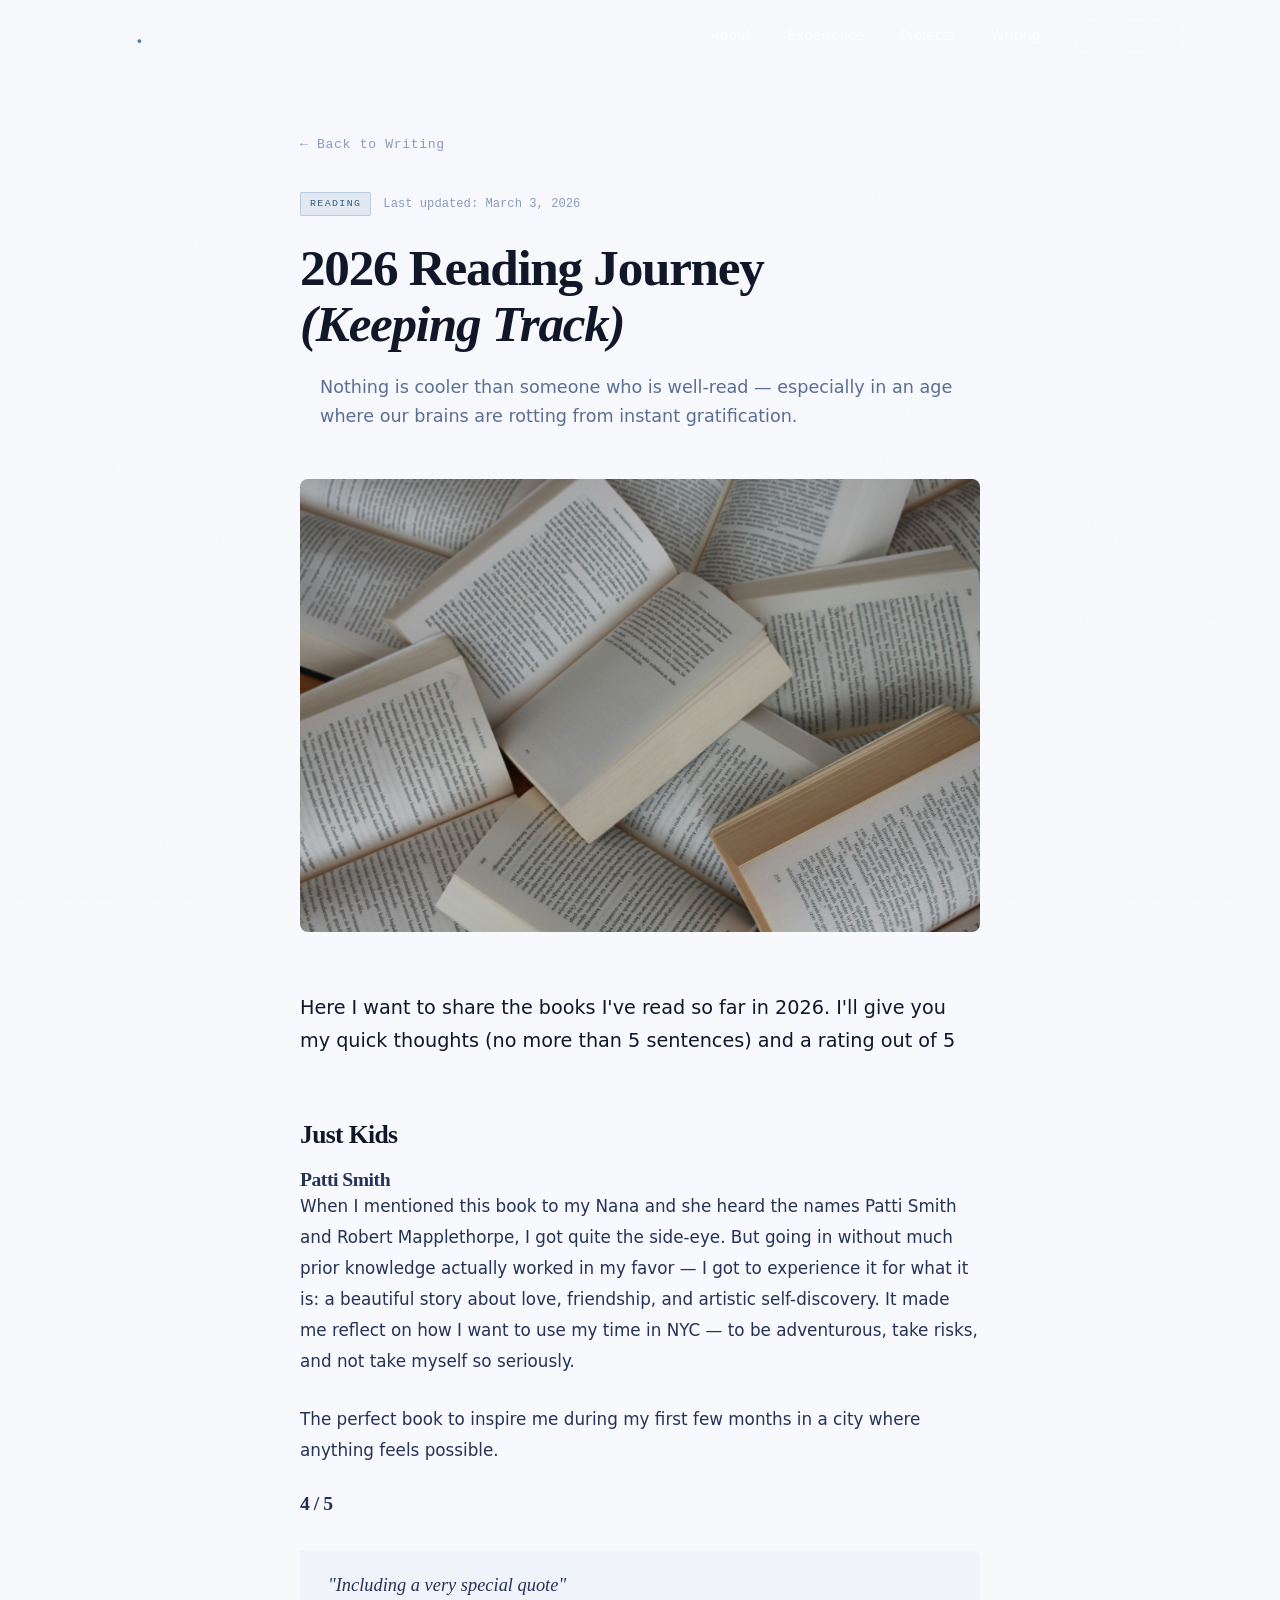
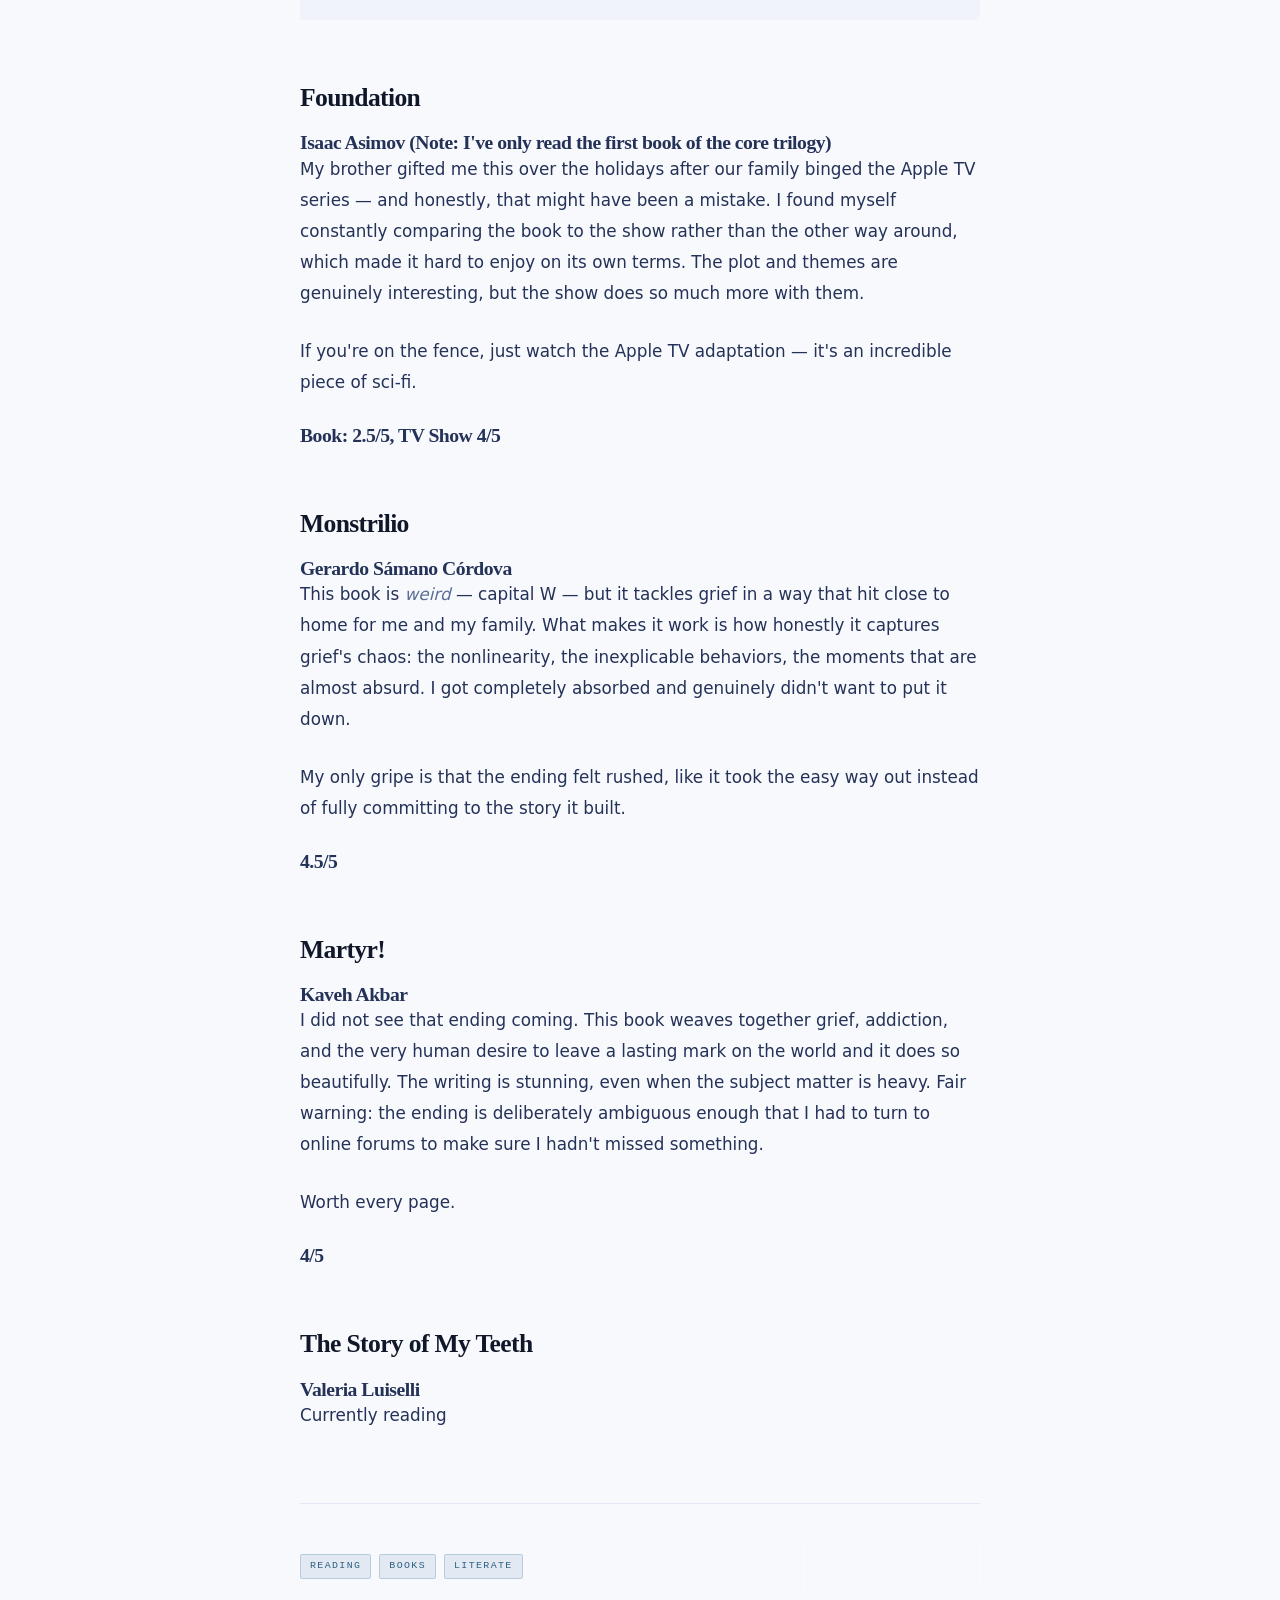
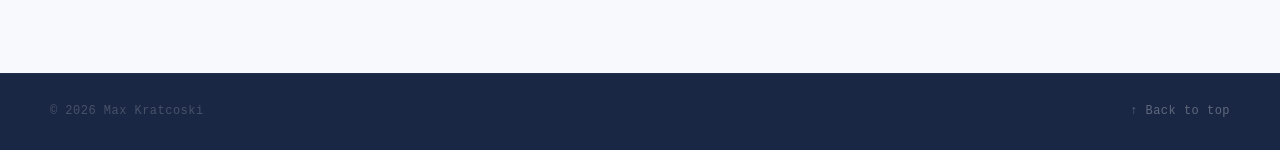
==== posts/2026 Readings.html @ 3757613f "Add files via upload Initial Commit" ====
<!DOCTYPE html>
<html lang="en">
<head>
  <meta charset="UTF-8" />
  <meta name="viewport" content="width=device-width, initial-scale=1.0" />
  <title>Post Title — Your Name</title>
  <link rel="stylesheet" href="../css/fonts.css" />
  <link rel="stylesheet" href="../css/style.css" />
  <link rel="stylesheet" href="../css/post.css" />
</head>
<body class="post-body">

  <!-- Nav -->
  <nav id="nav">
    <div class="nav-inner">
      <a href="../index.html" class="nav-logo">MK<span class="dot">.</span></a>
      <ul class="nav-links">
        <li><a href="../index.html#about">About</a></li>
        <li><a href="../index.html#experience">Experience</a></li>
        <li><a href="../index.html#tech-projects">Projects</a></li>
        <li><a href="../index.html#blog">Writing</a></li>
        <li><a href="../index.html#contact" class="nav-cta">Say Hello</a></li>
      </ul>
      <button class="nav-hamburger" id="hamburger" aria-label="Menu">
        <span></span><span></span><span></span>
      </button>
    </div>
  </nav>

  <main class="post-main">

    <!-- Post Header -->
    <header class="post-header">
      <a href="../index.html#blog" class="post-back">← Back to Writing</a>
      <div class="post-meta-top">
        <span class="blog-tag">Reading</span>
        <span class="blog-date">Last updated: March 3, 2026</span>
      </div>
      <h1 class="post-title">2026 Reading Journey<br /><em>(Keeping Track)</em></h1>
      <p class="post-subtitle">Nothing is cooler than someone who is well-read — especially in an age where our brains are rotting from instant gratification.</p>
    </header>

    <!-- Post Cover -->
      <div class="post-cover">
        <img src="../assets/images/books.jpg" alt="Post cover photo" />
      </div>

    <!-- Post Body -->
    <article class="post-content">

      <p class="post-lead">Here I want to share the books I've read so far in 2026. I'll give you my quick thoughts (no more than 5 sentences) and a rating out of 5</p>

      <h2>Just Kids</h2>

      <h3>Patti Smith</h3>

      <p>When I mentioned this book to my Nana and she heard the names Patti Smith and Robert Mapplethorpe, I got quite the side-eye. But going in without much prior knowledge actually worked in my favor — I got to experience it for what it is: a beautiful story about love, friendship, and artistic self-discovery. It made me reflect on how I want to use my time in NYC — to be adventurous, take risks, and not take myself so seriously. </p>
      <p>The perfect book to inspire me during my first few months in a city where anything feels possible.</p>
      <h3>4 / 5</h3>

      <blockquote>
        "Including a very special quote"
      </blockquote>

      <h2>Foundation</h2>
      <h3>Isaac Asimov (Note: I've only read the first book of the core trilogy)</h3>

      <p>My brother gifted me this over the holidays after our family binged the Apple TV series — and honestly, that might have been a mistake. I found myself constantly comparing the book to the show rather than the other way around, which made it hard to enjoy on its own terms. The plot and themes are genuinely interesting, but the show does so much more with them. </p>
      <p>If you're on the fence, just watch the Apple TV adaptation — it's an incredible piece of sci-fi.</p>

      <h3>Book: 2.5/5, TV Show 4/5</h3>

      <h2>Monstrilio</h2>
      <h3>Gerardo Sámano Córdova</h3>

      <p>This book is <em>weird</em> — capital W — but it tackles grief in a way that hit close to home for me and my family. What makes it work is how honestly it captures grief's chaos: the nonlinearity, the inexplicable behaviors, the moments that are almost absurd. I got completely absorbed and genuinely didn't want to put it down. </p>
      <p>My only gripe is that the ending felt rushed, like it took the easy way out instead of fully committing to the story it built.</p>

      <h3>4.5/5</h3>

      <h2>Martyr!</h2>
      <h3>Kaveh Akbar</h3>

      <p>I did not see that ending coming. This book weaves together grief, addiction, and the very human desire to leave a lasting mark on the world and it does so beautifully. The writing is stunning, even when the subject matter is heavy. Fair warning: the ending is deliberately ambiguous enough that I had to turn to online forums to make sure I hadn't missed something.</p>
      <p>Worth every page.</p>

      <h3>4/5</h3>

      <h2>The Story of My Teeth</h2>
      <h3>Valeria Luiselli</h3>

      <p>Currently reading</p>

      <p></p>

      <p></p>

    </article>

    <!-- Post Footer -->
    <div class="post-footer">
      <div class="post-tags-row">
        <span class="blog-tag">Reading</span>
        <span class="blog-tag">Books</span>
        <span class="blog-tag">Literate</span>
      </div>
      <a href="../index.html#blog" class="btn btn-ghost">← More Writing</a>
    </div>

  </main>

  <footer>
    <div class="footer-inner">
      <span>© 2026 Max Kratcoski</span>
      <a href="../index.html#hero">↑ Back to top</a>
    </div>
  </footer>

  <script src="../js/main.js"></script>
</body>
</html>
---- css/fonts.css ----
/* ═══════════════════════════════════════════════════════════════
   FONTS — Navy/modern palette edition
   
   Pairing: Fraunces (expressive serif) + DM Sans (clean geometric)
   + DM Mono (technical mono)
   
   Fraunces is a optical-size variable serif — modern, distinctive,
   used by brands like Notion and Linear. Much sharper than Playfair
   for a clean/modern direction.
   ═══════════════════════════════════════════════════════════════ */

@import url('https://fonts.bunny.net/css?family=fraunces:400,400i,600,700,700i&family=dm-sans:300,400,500&family=dm-mono:400,500&display=swap');

:root {
  --font-serif: 'Fraunces', 'Iowan Old Style', 'Palatino Linotype', Georgia, serif;
  --font-sans:  'DM Sans', 'Gill Sans', Calibri, Optima, 'Segoe UI', system-ui, sans-serif;
  --font-mono:  'DM Mono', 'Cascadia Code', 'Fira Code', 'Courier New', monospace;
}
---- css/style.css ----
/* ═══════════════════════════════════════════════════════════════
   VARIABLES & RESET
   ═══════════════════════════════════════════════════════════════ */
:root {
  --black:    #0f1729;
  --gray-900: #1a2744;
  --gray-800: #243258;
  --gray-700: #3d4f72;
  --gray-600: #5a6e96;
  --gray-400: #8a9bbf;
  --gray-300: #b0bcda;
  --gray-200: #d0d8ed;
  --gray-100: #e4e9f5;
  --gray-50:  #f0f3fa;
  --white:    #f8f9fd;
  --cream:    #eef1f9;

  --gold:        #4a7fa5;
  --gold-dark:   #2c5f82;
  --gold-light:  #7ab3d4;
  --gold-muted:  rgba(74, 127, 165, 0.12);
  --gold-border: rgba(74, 127, 165, 0.28);

  --font-serif: 'Playfair Display', 'Georgia', serif;
  --font-sans:  'DM Sans', system-ui, sans-serif;
  --font-mono:  'DM Mono', 'Courier New', monospace;

  --nav-h: 70px;
  --max-w: 1180px;
  --section-pad: 128px;
  --radius: 6px;
  --radius-lg: 14px;
  --transition: 0.35s cubic-bezier(0.4, 0, 0.2, 1);
  --shadow-sm: 0 2px 12px rgba(15,23,41,0.07);
  --shadow-md: 0 8px 32px rgba(15,23,41,0.12);
  --shadow-lg: 0 20px 64px rgba(15,23,41,0.16);
  --shadow-xl: 0 32px 80px rgba(15,23,41,0.22);
}

*, *::before, *::after { box-sizing: border-box; margin: 0; padding: 0; }
html { scroll-behavior: smooth; font-size: 16px; }
body {
  font-family: var(--font-sans);
  background: var(--white);
  color: var(--black);
  line-height: 1.65;
  overflow-x: hidden;
}
img { max-width: 100%; display: block; }
a { text-decoration: none; color: inherit; }
ul { list-style: none; }

/* ── Grain texture overlay ───────────────────────────────────── */
body::before {
  content: '';
  position: fixed;
  inset: 0;
  background-image: url("data:image/svg+xml,%3Csvg viewBox='0 0 256 256' xmlns='http://www.w3.org/2000/svg'%3E%3Cfilter id='noise'%3E%3CfeTurbulence type='fractalNoise' baseFrequency='0.9' numOctaves='4' stitchTiles='stitch'/%3E%3C/filter%3E%3Crect width='100%25' height='100%25' filter='url(%23noise)' opacity='0.04'/%3E%3C/svg%3E");
  pointer-events: none;
  z-index: 9999;
  opacity: 0.55;
  mix-blend-mode: multiply;
}

/* ═══════════════════════════════════════════════════════════════
   TYPOGRAPHY
   ═══════════════════════════════════════════════════════════════ */
h1, h2, h3, h4 {
  font-family: var(--font-serif);
  line-height: 1.08;
  letter-spacing: -0.025em;
}
em { font-style: italic; }

/* ═══════════════════════════════════════════════════════════════
   LAYOUT UTILITIES
   ═══════════════════════════════════════════════════════════════ */
.section-inner {
  max-width: var(--max-w);
  margin: 0 auto;
  padding: var(--section-pad) 48px;
}

.section-label {
  font-family: var(--font-mono);
  font-size: 0.68rem;
  letter-spacing: 0.22em;
  text-transform: uppercase;
  color: var(--gold);
  margin-bottom: 20px;
  display: flex;
  align-items: center;
  gap: 12px;
}
.section-label::after {
  content: '';
  display: block;
  width: 40px;
  height: 1px;
  background: var(--gold-border);
}

.section-title {
  font-size: clamp(2.6rem, 5.5vw, 4.2rem);
  margin-bottom: 64px;
  font-weight: 700;
  color: var(--black);
}
.section-title em { color: var(--gold-dark); font-style: italic; }

/* ═══════════════════════════════════════════════════════════════
   BUTTONS
   ═══════════════════════════════════════════════════════════════ */
.btn {
  display: inline-flex;
  align-items: center;
  gap: 8px;
  padding: 14px 30px;
  border-radius: 3px;
  font-family: var(--font-sans);
  font-size: 0.88rem;
  font-weight: 500;
  letter-spacing: 0.04em;
  transition: var(--transition);
  cursor: pointer;
  position: relative;
  overflow: hidden;
}
.btn::after {
  content: '';
  position: absolute;
  inset: 0;
  opacity: 0;
  transition: opacity 0.25s;
  background: rgba(255,255,255,0.08);
}
.btn:hover::after { opacity: 1; }
.btn-primary {
  background: var(--black);
  color: var(--white);
  border: 1.5px solid var(--black);
  box-shadow: var(--shadow-sm);
}
.btn-primary:hover { transform: translateY(-2px); box-shadow: var(--shadow-md); }
.btn-ghost {
  background: transparent;
  color: var(--white);
  border: 1.5px solid rgba(255,255,255,0.35);
}
.btn-ghost:hover {
  border-color: rgba(255,255,255,0.8);
  transform: translateY(-2px);
}

/* ═══════════════════════════════════════════════════════════════
   NAV
   ═══════════════════════════════════════════════════════════════ */
#nav {
  position: fixed;
  top: 0; left: 0; right: 0;
  height: var(--nav-h);
  z-index: 100;
  transition: background 0.4s, box-shadow 0.4s, border-color 0.4s;
  background: transparent;
}
#nav.scrolled {
  background: rgba(250, 250, 245, 0.94);
  backdrop-filter: blur(18px) saturate(1.4);
  box-shadow: 0 1px 0 var(--gray-100), var(--shadow-sm);
}
.nav-inner {
  max-width: var(--max-w);
  margin: 0 auto;
  padding: 0 48px;
  height: 100%;
  display: flex;
  align-items: center;
  justify-content: space-between;
}
.nav-logo {
  font-family: var(--font-serif);
  font-size: 1.45rem;
  font-weight: 700;
  letter-spacing: -0.03em;
  color: var(--white);
  transition: color 0.4s;
}
#nav.scrolled .nav-logo { color: var(--black); }
.nav-logo .dot { color: var(--gold); }
.nav-links {
  display: flex;
  align-items: center;
  gap: 36px;
}
.nav-links a {
  font-size: 0.85rem;
  color: rgba(255,255,255,0.75);
  font-weight: 400;
  letter-spacing: 0.01em;
  transition: color var(--transition);
  position: relative;
}
.nav-links a::after {
  content: '';
  position: absolute;
  bottom: -3px; left: 0;
  width: 0; height: 1px;
  background: var(--gold);
  transition: width 0.3s ease;
}
.nav-links a:hover { color: var(--white); }
.nav-links a:hover::after { width: 100%; }
#nav.scrolled .nav-links a { color: var(--gray-600); }
#nav.scrolled .nav-links a:hover { color: var(--black); }
.nav-cta {
  background: rgba(255,255,255,0.12) !important;
  color: var(--white) !important;
  padding: 8px 20px;
  border-radius: 3px;
  border: 1px solid rgba(255,255,255,0.2) !important;
  backdrop-filter: blur(8px);
  font-size: 0.83rem !important;
}
.nav-cta:hover { background: rgba(255,255,255,0.22) !important; }
.nav-cta::after { display: none !important; }
#nav.scrolled .nav-cta {
  background: var(--black) !important;
  color: var(--white) !important;
  border-color: var(--black) !important;
}
.nav-hamburger {
  display: none;
  flex-direction: column;
  gap: 5px;
  background: none;
  border: none;
  cursor: pointer;
  padding: 4px;
}
.nav-hamburger span {
  display: block;
  width: 22px;
  height: 1.5px;
  background: var(--white);
  transition: var(--transition);
}
#nav.scrolled .nav-hamburger span { background: var(--black); }

/* ═══════════════════════════════════════════════════════════════
   HERO — Full-bleed dark with geometric accents
   ═══════════════════════════════════════════════════════════════ */
#hero {
  min-height: 100vh;
  display: flex;
  flex-direction: column;
  justify-content: center;
  position: relative;
  overflow: hidden;
  background: var(--black);
  color: var(--white);
}

/* Layered gradient mesh background */
#hero::before {
  content: '';
  position: absolute;
  inset: 0;
  background:
    radial-gradient(ellipse 80% 60% at 70% 40%, rgba(74,127,165,0.18) 0%, transparent 60%),
    radial-gradient(ellipse 50% 80% at -10% 80%, rgba(44,95,130,0.14) 0%, transparent 50%),
    radial-gradient(ellipse 60% 40% at 100% 10%, rgba(122,179,212,0.08) 0%, transparent 50%);
  pointer-events: none;
}

/* Decorative grid lines */
#hero::after {
  content: '';
  position: absolute;
  inset: 0;
  background-image:
    linear-gradient(rgba(255,255,255,0.025) 1px, transparent 1px),
    linear-gradient(90deg, rgba(255,255,255,0.025) 1px, transparent 1px);
  background-size: 80px 80px;
  pointer-events: none;
}

/* Large serif watermark */
.hero-bg-text {
  position: absolute;
  top: 50%;
  right: -4%;
  transform: translateY(-52%);
  font-family: var(--font-serif);
  font-size: clamp(140px, 22vw, 300px);
  font-weight: 700;
  color: transparent;
  -webkit-text-stroke: 1px rgba(255,255,255,0.04);
  letter-spacing: -0.06em;
  pointer-events: none;
  user-select: none;
  line-height: 1;
  z-index: 1;
}

/* Decorative corner bracket */
.hero-corner {
  position: absolute;
  top: 48px;
  right: 48px;
  width: 60px;
  height: 60px;
  border-top: 1px solid var(--gold-border);
  border-right: 1px solid var(--gold-border);
  z-index: 2;
}
.hero-corner-bl {
  position: absolute;
  bottom: 120px;
  left: 48px;
  width: 40px;
  height: 40px;
  border-bottom: 1px solid rgba(255,255,255,0.06);
  border-left: 1px solid rgba(255,255,255,0.06);
  z-index: 2;
}

.hero-inner {
  max-width: var(--max-w);
  margin: 0 auto;
  padding: calc(var(--nav-h) + 60px) 96px 60px;
  width: 100%;
  position: relative;
  z-index: 2;
  display: flex;
  align-items: center;
  justify-content: space-between;
  gap: 60px;
}

.hero-content {
  flex: 1;
}

.hero-photo {
  flex-shrink: 0;
  width: 380px;
  height: 480px;
  border-radius: 4px 120px 4px 120px;
  overflow: hidden;
  position: relative;
  border: 1px solid rgba(255,255,255,0.08);
  box-shadow: 0 32px 80px rgba(15,23,41,0.5);
}

.hero-photo img {
  width: 100%;
  height: 100%;
  object-fit: cover;
  object-position: center top;
  filter: saturate(0.9);
}

.hero-eyebrow {
  font-family: var(--font-mono);
  font-size: 0.72rem;
  letter-spacing: 0.24em;
  text-transform: uppercase;
  color: var(--gold);
  margin-bottom: 24px;
  display: flex;
  align-items: center;
  gap: 12px;
  animation: fadeUp 0.9s 0.1s both;
}
.hero-eyebrow::before {
  content: '';
  display: block;
  width: 28px;
  height: 1px;
  background: var(--gold);
}

.hero-name {
  font-size: clamp(4.5rem, 11vw, 9.5rem);
  font-weight: 700;
  line-height: 0.92;
  margin-bottom: 36px;
  color: var(--white);
  animation: fadeUp 0.9s 0.2s both;
}
.hero-name em {
  color: var(--gold-light);
  font-style: italic;
  display: block;
}

.hero-tagline {
  font-size: clamp(1rem, 2vw, 1.22rem);
  color: rgba(255,255,255,0.5);
  max-width: 460px;
  margin-bottom: 48px;
  line-height: 1.65;
  font-weight: 300;
  animation: fadeUp 0.9s 0.3s both;
}

.hero-divider {
  width: 1px;
  height: 48px;
  background: linear-gradient(to bottom, var(--gold), transparent);
  margin-bottom: 32px;
  animation: fadeUp 0.9s 0.35s both;
}

.hero-actions {
  display: flex;
  gap: 14px;
  flex-wrap: wrap;
  animation: fadeUp 0.9s 0.4s both;
}

.hero-scroll-hint {
  display: flex;
  align-items: center;
  gap: 14px;
  margin-top: 80px;
  font-family: var(--font-mono);
  font-size: 0.65rem;
  letter-spacing: 0.2em;
  text-transform: uppercase;
  color: rgba(255,255,255,0.25);
  animation: fadeUp 0.9s 0.7s both;
}
.scroll-line {
  width: 60px;
  height: 1px;
  background: rgba(255,255,255,0.12);
  position: relative;
  overflow: hidden;
}
.scroll-line::after {
  content: '';
  position: absolute;
  left: -100%;
  top: 0;
  width: 100%;
  height: 100%;
  background: var(--gold);
  animation: scrollLine 2.2s 2s ease infinite;
}
@keyframes scrollLine { 0%{left:-100%} 100%{left:200%} }

/* Hero stats bar */
.hero-stats {
  display: flex;
  gap: 0;
  border-top: 1px solid rgba(255,255,255,0.06);
  max-width: var(--max-w);
  margin: 0 auto;
  padding: 0 48px;
  position: relative;
  z-index: 2;
  animation: fadeUp 0.9s 0.55s both;
}
.stat {
  flex: 1;
  padding: 32px 0 36px;
  border-right: 1px solid rgba(255,255,255,0.06);
  padding-right: 48px;
  padding-left: 48px;
}
.stat:first-child { padding-left: 0; }
.stat:last-child { border-right: none; }
.stat-num {
  display: block;
  font-family: var(--font-serif);
  font-size: 2.6rem;
  font-weight: 700;
  line-height: 1;
  margin-bottom: 8px;
  color: var(--white);
}
.stat-label {
  font-size: 0.72rem;
  color: rgba(255,255,255,0.35);
  font-family: var(--font-mono);
  text-transform: uppercase;
  letter-spacing: 0.1em;
}

/* ── Hero animations ────────────────────────────────────────── */
@keyframes fadeUp {
  from { opacity: 0; transform: translateY(28px); }
  to   { opacity: 1; transform: translateY(0); }
}

/* ═══════════════════════════════════════════════════════════════
   ABOUT — Warm cream with card depth
   ═══════════════════════════════════════════════════════════════ */
#about {
  background: var(--cream);
  position: relative;
  overflow: hidden;
}
#about::before {
  content: '';
  position: absolute;
  top: -200px; right: -200px;
  width: 600px; height: 600px;
  border-radius: 50%;
  background: radial-gradient(circle, rgba(74,127,165,0.08) 0%, transparent 70%);
  pointer-events: none;
}

.about-grid {
  display: grid;
  grid-template-columns: 1fr 1fr;
  gap: 28px;
}
.about-card {
  background: var(--white);
  border: 1px solid var(--gray-100);
  border-radius: var(--radius-lg);
  padding: 48px;
  position: relative;
  overflow: hidden;
  transition: transform var(--transition), box-shadow var(--transition);
  box-shadow: var(--shadow-sm);
}
.about-card::before {
  content: '';
  position: absolute;
  top: 0; left: 0; right: 0;
  height: 3px;
  background: linear-gradient(90deg, var(--gold-dark), var(--gold-light), transparent);
  opacity: 0;
  transition: opacity var(--transition);
}
.about-card:hover { transform: translateY(-5px); box-shadow: var(--shadow-lg); }
.about-card:hover::before { opacity: 1; }

/* Large faded numeral in card bg */
.about-card::after {
  content: attr(data-num);
  position: absolute;
  bottom: -20px; right: 20px;
  font-family: var(--font-serif);
  font-size: 10rem;
  font-weight: 700;
  color: var(--gray-50);
  line-height: 1;
  pointer-events: none;
  user-select: none;
  transition: color var(--transition);
  z-index: 0;  
}

.about-card > * {
  position: relative;
  z-index: 1;
}

.about-card-header {
  display: flex;
  align-items: center;
  gap: 16px;
  margin-bottom: 28px;
}
.about-tag {
  font-family: var(--font-mono);
  font-size: 0.66rem;
  letter-spacing: 0.18em;
  text-transform: uppercase;
  color: var(--gold-dark);
  background: var(--gold-muted);
  border: 1px solid var(--gold-border);
  padding: 4px 12px;
  border-radius: 2px;
  white-space: nowrap;
}
.about-line { flex: 1; height: 1px; background: var(--gray-100); }

.about-card h2 {
  font-size: clamp(1.7rem, 2.8vw, 2.2rem);
  margin-bottom: 22px;
  color: var(--black);
  line-height: 1.15;
}
.about-card h2 em { color: var(--gold-dark); }
.about-card p {
  font-size: 0.94rem;
  color: var(--gray-600);
  line-height: 1.8;
  margin-bottom: 16px;
}
.about-card p:last-of-type { margin-bottom: 32px; }
.about-card p strong { color: var(--black); font-weight: 500; }

.skill-pills { display: flex; flex-wrap: wrap; gap: 8px; }
.skill-pills span {
  font-family: var(--font-mono);
  font-size: 0.72rem;
  background: var(--gray-50);
  border: 1px solid var(--gray-100);
  padding: 5px 13px;
  border-radius: 2px;
  color: var(--gray-700);
  transition: border-color 0.2s, background 0.2s;
}
.skill-pills span:hover {
  border-color: var(--gold-border);
  background: var(--gold-muted);
  color: var(--gold-dark);
}

.personal-tags { display: flex; flex-wrap: wrap; gap: 8px; }
.personal-tags span {
  font-size: 0.85rem;
  background: var(--cream);
  border: 1px solid var(--gray-100);
  padding: 7px 16px;
  border-radius: 40px;
  color: var(--gray-700);
  transition: border-color 0.2s;
}
.personal-tags span:hover { border-color: var(--gold-border); }

/* ═══════════════════════════════════════════════════════════════
   EXPERIENCE — White with strong timeline
   ═══════════════════════════════════════════════════════════════ */
#experience { background: var(--white); position: relative; }

/* Subtle dot grid */
#experience::before {
  content: '';
  position: absolute;
  inset: 0;
  background-image: radial-gradient(var(--gray-100) 1px, transparent 1px);
  background-size: 32px 32px;
  pointer-events: none;
  opacity: 0.6;
}

.exp-layout {
  display: grid;
  grid-template-columns: 1fr 340px;
  gap: 64px;
  align-items: start;
  position: relative;
  z-index: 1;
}

/* Timeline */
.timeline { position: relative; }
.timeline::before {
  content: '';
  position: absolute;
  left: 0; top: 8px; bottom: 0;
  width: 1px;
  background: linear-gradient(to bottom, var(--gold), var(--gray-100) 80%);
}
.timeline-item {
  position: relative;
  padding-left: 40px;
  margin-bottom: 60px;
  opacity: 0;
  transform: translateX(-16px);
  transition: opacity 0.65s ease, transform 0.65s ease;
}
.timeline-item.visible { opacity: 1; transform: translateX(0); }

.timeline-marker {
  position: absolute;
  left: -6px; top: 6px;
  width: 13px; height: 13px;
  background: var(--white);
  border: 2px solid var(--gold);
  border-radius: 50%;
  box-shadow: 0 0 0 4px var(--gold-muted);
}

.timeline-meta {
  display: flex;
  align-items: center;
  gap: 14px;
  margin-bottom: 10px;
}
.timeline-date {
  font-family: var(--font-mono);
  font-size: 0.68rem;
  letter-spacing: 0.1em;
  color: var(--gold-dark);
  background: var(--gold-muted);
  border: 1px solid var(--gold-border);
  padding: 2px 10px;
  border-radius: 2px;
}
.timeline-company {
  font-size: 0.82rem;
  color: var(--gray-400);
  font-weight: 400;
}
.timeline-role {
  font-size: 1.42rem;
  font-weight: 600;
  margin-bottom: 16px;
  color: var(--black);
}
.timeline-bullets { margin-bottom: 18px; }
.timeline-bullets li {
  font-size: 0.91rem;
  color: var(--gray-600);
  line-height: 1.75;
  padding-left: 18px;
  position: relative;
  margin-bottom: 7px;
}
.timeline-bullets li::before {
  content: '–';
  position: absolute;
  left: 0;
  color: var(--gold);
}
.timeline-bullets li strong { color: var(--black); font-weight: 500; }
.timeline-tags { display: flex; flex-wrap: wrap; gap: 6px; }
.timeline-tags span {
  font-family: var(--font-mono);
  font-size: 0.68rem;
  color: var(--gray-400);
  background: var(--gray-50);
  border: 1px solid var(--gray-100);
  padding: 2px 10px;
  border-radius: 2px;
}

/* Sidebar */
.exp-sidebar {
  display: flex;
  flex-direction: column;
  gap: 20px;
  position: sticky;
  top: calc(var(--nav-h) + 28px);
}
.edu-card, .skills-card {
  background: var(--cream);
  border: 1px solid var(--gray-100);
  border-radius: var(--radius-lg);
  padding: 28px 30px;
  box-shadow: var(--shadow-sm);
}
.edu-item {
  margin-top: 18px;
  padding-top: 16px;
  border-top: 1px solid var(--gray-100);
}
.edu-item:first-of-type { margin-top: 14px; }
.edu-item strong {
  display: block;
  font-size: 0.88rem;
  font-weight: 500;
  margin-bottom: 3px;
  color: var(--black);
}
.edu-item span {
  font-size: 0.78rem;
  color: var(--gray-400);
  font-family: var(--font-mono);
}
.edu-honors {
  display: block;
  margin-top: 5px;
  font-size: 0.72rem;
  color: var(--gold-dark);
  font-family: var(--font-mono);
  letter-spacing: 0.03em;
}

.skill-row { margin-top: 15px; }
.skill-row:first-of-type { margin-top: 14px; }
.skill-name {
  display: block;
  font-size: 0.8rem;
  color: var(--gray-600);
  margin-bottom: 7px;
}
.skill-bar {
  height: 3px;
  background: var(--gray-100);
  border-radius: 2px;
  overflow: hidden;
}
.skill-fill {
  height: 100%;
  width: 0%;
  background: linear-gradient(90deg, var(--gold-dark), var(--gold-light));
  border-radius: 2px;
  transition: width 1.3s cubic-bezier(0.4, 0, 0.2, 1);
}
.skill-fill.animate { width: var(--w); }

.resume-download {
  display: flex;
  align-items: center;
  justify-content: center;
  gap: 10px;
  padding: 15px;
  background: var(--black);
  color: var(--white);
  border-radius: var(--radius);
  font-size: 0.86rem;
  font-weight: 500;
  letter-spacing: 0.03em;
  transition: background var(--transition), transform var(--transition), box-shadow var(--transition);
  box-shadow: var(--shadow-sm);
}
.resume-download:hover {
  background: var(--gray-800);
  transform: translateY(-2px);
  box-shadow: var(--shadow-md);
}

/* ═══════════════════════════════════════════════════════════════
   TECH PROJECTS — Cream background
   ═══════════════════════════════════════════════════════════════ */
#tech-projects {
  background: var(--cream);
  position: relative;
  overflow: hidden;
}
#tech-projects::after {
  content: '';
  position: absolute;
  bottom: -100px; right: -100px;
  width: 500px; height: 500px;
  border-radius: 50%;
  background: radial-gradient(circle, rgba(74,127,165,0.09) 0%, transparent 65%);
  pointer-events: none;
}

.projects-grid {
  display: grid;
  grid-template-columns: repeat(2, 1fr);
  gap: 22px;
  position: relative;
  z-index: 1;
}
.project-card {
  background: var(--white);
  border: 1px solid var(--gray-100);
  border-radius: var(--radius-lg);
  overflow: hidden;
  transition: transform var(--transition), box-shadow var(--transition);
  opacity: 0;
  transform: translateY(24px);
  box-shadow: var(--shadow-sm);
}
.project-card.visible { opacity: 1; transform: translateY(0); }
.project-card:hover { transform: translateY(-6px); box-shadow: var(--shadow-xl); }

/* Featured card — dark */
.project-card.featured {
  grid-column: span 2;
  background: var(--gray-900);
  border-color: var(--gray-800);
  position: relative;
  overflow: hidden;
}
.project-card.featured::before {
  content: '';
  position: absolute;
  inset: 0;
  background:
    radial-gradient(ellipse 60% 80% at 90% 50%, rgba(74,127,165,0.12) 0%, transparent 60%),
    linear-gradient(135deg, rgba(255,255,255,0.01) 0%, transparent 50%);
  pointer-events: none;
}
.project-card.featured .project-card-inner { position: relative; z-index: 1; }
.project-card.featured h3 { color: var(--white); }
.project-card.featured p { color: rgba(255,255,255,0.45); }
.project-card.featured .project-number { color: rgba(255,255,255,0.06); }
.project-card.featured .project-category { color: var(--gold-light); }
.project-card.featured .project-links a { color: rgba(255,255,255,0.3); }
.project-card.featured .project-links a:hover { color: var(--gold-light); }
.project-card.featured .project-tech span {
  border-color: rgba(255,255,255,0.1);
  color: rgba(255,255,255,0.45);
  background: rgba(255,255,255,0.04);
}

.project-card-inner { padding: 38px; }
.project-number {
  font-family: var(--font-serif);
  font-size: 4.5rem;
  font-weight: 700;
  color: var(--gray-100);
  line-height: 1;
  margin-bottom: 18px;
}
.project-top {
  display: flex;
  align-items: center;
  justify-content: space-between;
  margin-bottom: 14px;
}
.project-category {
  font-family: var(--font-mono);
  font-size: 0.66rem;
  letter-spacing: 0.14em;
  text-transform: uppercase;
  color: var(--gold-dark);
}
.project-links { display: flex; gap: 14px; }
.project-links a {
  color: var(--gray-300);
  transition: color var(--transition), transform var(--transition);
}
.project-links a:hover { color: var(--black); transform: scale(1.15); }
.project-card h3 {
  font-size: 1.3rem;
  font-weight: 600;
  margin-bottom: 13px;
  line-height: 1.2;
  color: var(--black);
}
.project-card p {
  font-size: 0.9rem;
  color: var(--gray-600);
  line-height: 1.75;
  margin-bottom: 22px;
}
.project-tech { display: flex; flex-wrap: wrap; gap: 6px; }
.project-tech span {
  font-family: var(--font-mono);
  font-size: 0.68rem;
  padding: 3px 10px;
  border: 1px solid var(--gray-200);
  border-radius: 2px;
  color: var(--gray-600);
  background: var(--gray-50);
}

/* ═══════════════════════════════════════════════════════════════
   BLOG — White, editorial
   ═══════════════════════════════════════════════════════════════ */
#blog {
  background: var(--white);
  position: relative;
}
#blog::before {
  content: '"';
  position: absolute;
  top: 60px; right: 40px;
  font-family: var(--font-serif);
  font-size: 22rem;
  color: var(--gray-50);
  line-height: 1;
  pointer-events: none;
  user-select: none;
}

.section-subtitle {
  font-size: 0.98rem;
  color: var(--gray-400);
  margin-top: -48px;
  margin-bottom: 60px;
  max-width: 480px;
  line-height: 1.7;
}

.blog-grid {
  display: grid;
  grid-template-columns: repeat(3, 1fr);
  gap: 22px;
  position: relative;
  z-index: 1;
}
.blog-card {
  background: var(--white);
  border: 1px solid var(--gray-100);
  border-radius: var(--radius-lg);
  overflow: hidden;
  display: flex;
  flex-direction: column;
  transition: transform var(--transition), box-shadow var(--transition);
  cursor: pointer;
  opacity: 0;
  transform: translateY(20px);
  box-shadow: var(--shadow-sm);
}
.blog-card.visible { opacity: 1; transform: translateY(0); }
.blog-card:hover { transform: translateY(-5px); box-shadow: var(--shadow-lg); }
.blog-card:hover .read-more { color: var(--black); letter-spacing: 0.06em; }

.blog-card.featured-post {
  grid-column: span 3;
  flex-direction: row;
}
.blog-card.featured-post .blog-card-image {
  flex-shrink: 0;
  width: 400px;
}
.blog-card.featured-post .blog-card-body { padding: 48px; }
.blog-card.featured-post h3 { font-size: 1.55rem; }

.blog-card-image {
  height: 240px;
  display: flex;
  align-items: center;
  justify-content: center;
  background: var(--gray-900);
  position: relative;
  overflow: hidden;
}
.blog-card-image img {
  width: 100%;
  height: 100%;
  object-fit: cover;
  object-position: center;
}
.blog-card-image::after {
  content: '';
  position: absolute;
  inset: 0;
  background: radial-gradient(circle at 30% 70%, rgba(74,127,165,0.20) 0%, transparent 60%);
}
.blog-image-placeholder {
  font-size: 3rem;
  color: rgba(255,255,255,0.12);
  position: relative;
  z-index: 1;
}

.blog-card-body {
  padding: 30px;
  display: flex;
  flex-direction: column;
  gap: 10px;
  flex: 1;
}
.blog-meta { display: flex; align-items: center; gap: 12px; }
.blog-tag {
  font-family: var(--font-mono);
  font-size: 0.62rem;
  letter-spacing: 0.14em;
  text-transform: uppercase;
  color: var(--gold-dark);
  background: var(--gold-muted);
  border: 1px solid var(--gold-border);
  padding: 3px 9px;
  border-radius: 2px;
}
.blog-date {
  font-size: 0.76rem;
  color: var(--gray-400);
  font-family: var(--font-mono);
}
.blog-card h3 {
  font-size: 1.08rem;
  font-weight: 600;
  line-height: 1.3;
  color: var(--black);
}
.blog-card p {
  font-size: 0.87rem;
  color: var(--gray-600);
  line-height: 1.75;
  flex: 1;
}
.read-more {
  font-size: 0.8rem;
  font-weight: 500;
  color: var(--gray-300);
  letter-spacing: 0.04em;
  transition: color var(--transition), letter-spacing var(--transition);
  margin-top: 6px;
}

/* ═══════════════════════════════════════════════════════════════
   CONTACT — Full dark, dramatic
   ═══════════════════════════════════════════════════════════════ */
#contact {
  background: var(--black);
  color: var(--white);
  position: relative;
  overflow: hidden;
}
#contact::before {
  content: '';
  position: absolute;
  inset: 0;
  background:
    radial-gradient(ellipse 70% 60% at 50% 100%, rgba(74,127,165,0.12) 0%, transparent 60%),
    linear-gradient(to bottom, transparent 0%, rgba(74,127,165,0.04) 100%);
  pointer-events: none;
}
#contact::after {
  content: '';
  position: absolute;
  inset: 0;
  background-image:
    linear-gradient(rgba(255,255,255,0.015) 1px, transparent 1px),
    linear-gradient(90deg, rgba(255,255,255,0.015) 1px, transparent 1px);
  background-size: 60px 60px;
  pointer-events: none;
}
#contact .section-label { color: var(--gold); }
#contact .section-label::after { background: var(--gold-border); }

.contact-inner { text-align: center; position: relative; z-index: 1; }
.contact-title {
  font-size: clamp(3.5rem, 8vw, 7rem);
  margin-bottom: 24px;
  color: var(--white);
}
.contact-title em { color: var(--gold-light); }
.contact-sub {
  font-size: 1rem;
  color: rgba(255,255,255,0.4);
  max-width: 400px;
  margin: 0 auto 64px;
  line-height: 1.75;
  font-weight: 300;
}
.contact-links {
  display: flex;
  justify-content: center;
  gap: 18px;
  flex-wrap: wrap;
}
.contact-link {
  display: flex;
  align-items: center;
  gap: 18px;
  background: rgba(255,255,255,0.03);
  border: 1px solid rgba(255,255,255,0.08);
  border-radius: var(--radius-lg);
  padding: 22px 30px;
  transition: border-color var(--transition), transform var(--transition), background var(--transition), box-shadow var(--transition);
  text-align: left;
  min-width: 230px;
  backdrop-filter: blur(8px);
}
.contact-link:hover {
  border-color: var(--gold-border);
  background: rgba(74,127,165,0.08);
  transform: translateY(-4px);
  box-shadow: 0 16px 40px rgba(0,0,0,0.3);
}
.contact-link-icon {
  width: 44px; height: 44px;
  background: rgba(255,255,255,0.05);
  border: 1px solid rgba(255,255,255,0.08);
  border-radius: 8px;
  display: flex;
  align-items: center;
  justify-content: center;
  font-family: var(--font-serif);
  font-size: 1rem;
  color: var(--gold);
  flex-shrink: 0;
  transition: background 0.3s, border-color 0.3s;
}
.contact-link:hover .contact-link-icon {
  background: var(--gold-muted);
  border-color: var(--gold-border);
}
.contact-link-label {
  font-size: 0.68rem;
  font-family: var(--font-mono);
  letter-spacing: 0.12em;
  text-transform: uppercase;
  color: rgba(255,255,255,0.3);
  margin-bottom: 3px;
}
.contact-link-value {
  font-size: 0.88rem;
  color: rgba(255,255,255,0.75);
}

/* ═══════════════════════════════════════════════════════════════
   FOOTER
   ═══════════════════════════════════════════════════════════════ */
footer {
  background: var(--gray-900);
  border-top: 1px solid rgba(255,255,255,0.04);
  padding: 28px 48px;
}
.footer-inner {
  max-width: var(--max-w);
  margin: 0 auto;
  display: flex;
  align-items: center;
  justify-content: space-between;
  font-size: 0.75rem;
  color: rgba(255,255,255,0.2);
  font-family: var(--font-mono);
  letter-spacing: 0.04em;
}
.footer-inner a { color: rgba(255,255,255,0.3); transition: color var(--transition); }
.footer-inner a:hover { color: var(--gold); }

/* ═══════════════════════════════════════════════════════════════
   SCROLL ANIMATIONS
   ═══════════════════════════════════════════════════════════════ */
[data-anim] {
  opacity: 0;
  transform: translateY(24px);
  transition: opacity 0.65s ease, transform 0.65s ease;
}
[data-anim].visible {
  opacity: 1;
  transform: translateY(0);
}

/* ═══════════════════════════════════════════════════════════════
   RESPONSIVE
   ═══════════════════════════════════════════════════════════════ */
@media (max-width: 1024px) {
  .exp-layout { grid-template-columns: 1fr; }
  .exp-sidebar { position: static; }
  .blog-card.featured-post { flex-direction: column; }
  .blog-card.featured-post .blog-card-image { width: 100%; }
}
@media (max-width: 900px) {
  .about-grid { grid-template-columns: 1fr; }
  .projects-grid { grid-template-columns: 1fr; }
  .project-card.featured { grid-column: span 1; }
  .blog-grid { grid-template-columns: 1fr 1fr; }
  .blog-card.featured-post { grid-column: span 2; }
  .hero-stats { flex-direction: column; }
  .stat { border-right: none; border-bottom: 1px solid rgba(255,255,255,0.06); padding: 20px 0; }
  .stat:first-child { padding-left: 0; }
}
@media (max-width: 640px) {
  :root { --section-pad: 80px; }
  .section-inner { padding-left: 24px; padding-right: 24px; }
  .nav-inner { padding: 0 24px; }
  .hero-inner {
    flex-direction: column-reverse;
    gap: 40px;
  }
.hero-photo {
  flex-shrink: 0;
  width: 380px;
  height: 480px;
  border-radius: 4px 120px 4px 120px;
  overflow: hidden;
  position: relative;
  border: 1px solid rgba(255,255,255,0.08);
  box-shadow: 0 32px 80px rgba(15,23,41,0.5);
  align-self: center;
  margin-right: 96px;
}
  .hero-stats { padding-left: 24px; padding-right: 24px; }
  .nav-links { display: none; flex-direction: column; }
  .nav-links.open {
    display: flex;
    position: fixed;
    top: var(--nav-h); left: 0; right: 0;
    background: rgba(12,12,10,0.96);
    backdrop-filter: blur(12px);
    border-bottom: 1px solid rgba(255,255,255,0.06);
    padding: 24px 24px;
    gap: 22px;
    z-index: 99;
  }
  .nav-links.open a { color: rgba(255,255,255,0.7); }
  .nav-hamburger { display: flex; }
  .about-card { padding: 32px; }
  .project-card-inner { padding: 28px; }
  .blog-grid { grid-template-columns: 1fr; }
  .blog-card.featured-post { grid-column: span 1; }
  .blog-card.featured-post .blog-card-body { padding: 28px; }
  .contact-links { flex-direction: column; align-items: stretch; }
  .hero-corner, .hero-corner-bl { display: none; }
  .footer-inner { flex-direction: column; gap: 8px; text-align: center; }
}
---- css/post.css ----
/* ═══════════════════════════════════════════════════════════════
   post.css — Blog post page styles
   ═══════════════════════════════════════════════════════════════ */

.post-body { background: var(--white); }

.post-main {
  max-width: 760px;
  margin: 0 auto;
  padding: calc(var(--nav-h) + 60px) 40px 80px;
}

.post-back {
  display: inline-flex;
  align-items: center;
  font-size: 0.82rem;
  color: var(--gray-400);
  font-family: var(--font-mono);
  letter-spacing: 0.05em;
  margin-bottom: 36px;
  transition: color var(--transition);
}
.post-back:hover { color: var(--black); }

.post-meta-top {
  display: flex;
  align-items: center;
  gap: 12px;
  margin-bottom: 24px;
}
.post-read-time {
  font-size: 0.78rem;
  color: var(--gray-400);
  font-family: var(--font-mono);
}

.post-title {
  font-size: clamp(2rem, 5vw, 3.2rem);
  font-weight: 700;
  line-height: 1.1;
  margin-bottom: 20px;
}

.post-subtitle {
  font-size: 1.1rem;
  color: var(--gray-600);
  line-height: 1.65;
  margin-bottom: 48px;
  border-left: 3px solid var(--accent);
  padding-left: 20px;
}

.post-cover {
  height: auto;
  border-radius: 8px;
  margin-bottom: 60px;
  display: flex;
  align-items: center;
  justify-content: center;
  overflow: hidden;
}

.post-cover img {
  width: 100%;
  height: auto;
  object-fit: cover;
  object-position: center;
}

/* Article body typography */
.post-content {
  font-size: 1.05rem;
  line-height: 1.85;
  color: var(--gray-800);
}
.post-content p { margin-bottom: 1.6em; }

.post-lead {
  font-size: 1.2rem;
  color: var(--black);
  font-weight: 400;
  line-height: 1.7;
}

.post-content h2 {
  font-size: 1.6rem;
  font-weight: 700;
  margin: 2.5em 0 0.8em;
  color: var(--black);
}

.post-content blockquote {
  border-left: 3px solid var(--accent);
  margin: 2em 0;
  padding: 20px 28px;
  background: var(--gray-50);
  border-radius: 0 6px 6px 0;
  font-family: var(--font-serif);
  font-size: 1.15rem;
  font-style: italic;
  color: var(--gray-800);
  line-height: 1.6;
}

.post-content em { color: var(--gray-600); font-style: italic; }

.post-content code {
  font-family: var(--font-mono);
  font-size: 0.88em;
  background: var(--gray-50);
  border: 1px solid var(--gray-100);
  padding: 2px 7px;
  border-radius: 3px;
  color: var(--gray-800);
}

.post-content pre {
  background: var(--gray-900);
  color: var(--gray-200);
  padding: 28px;
  border-radius: 8px;
  overflow-x: auto;
  font-family: var(--font-mono);
  font-size: 0.88rem;
  line-height: 1.7;
  margin: 2em 0;
}
.post-content pre code {
  background: none;
  border: none;
  padding: 0;
  color: inherit;
  font-size: inherit;
}

/* Post footer */
.post-footer {
  margin-top: 72px;
  padding-top: 36px;
  border-top: 1px solid var(--gray-100);
  display: flex;
  align-items: center;
  justify-content: space-between;
  flex-wrap: wrap;
  gap: 20px;
}
.post-tags-row {
  display: flex;
  gap: 8px;
  flex-wrap: wrap;
}

@media (max-width: 640px) {
  .post-main { padding-left: 24px; padding-right: 24px; }
  .post-footer { flex-direction: column; align-items: flex-start; }
}
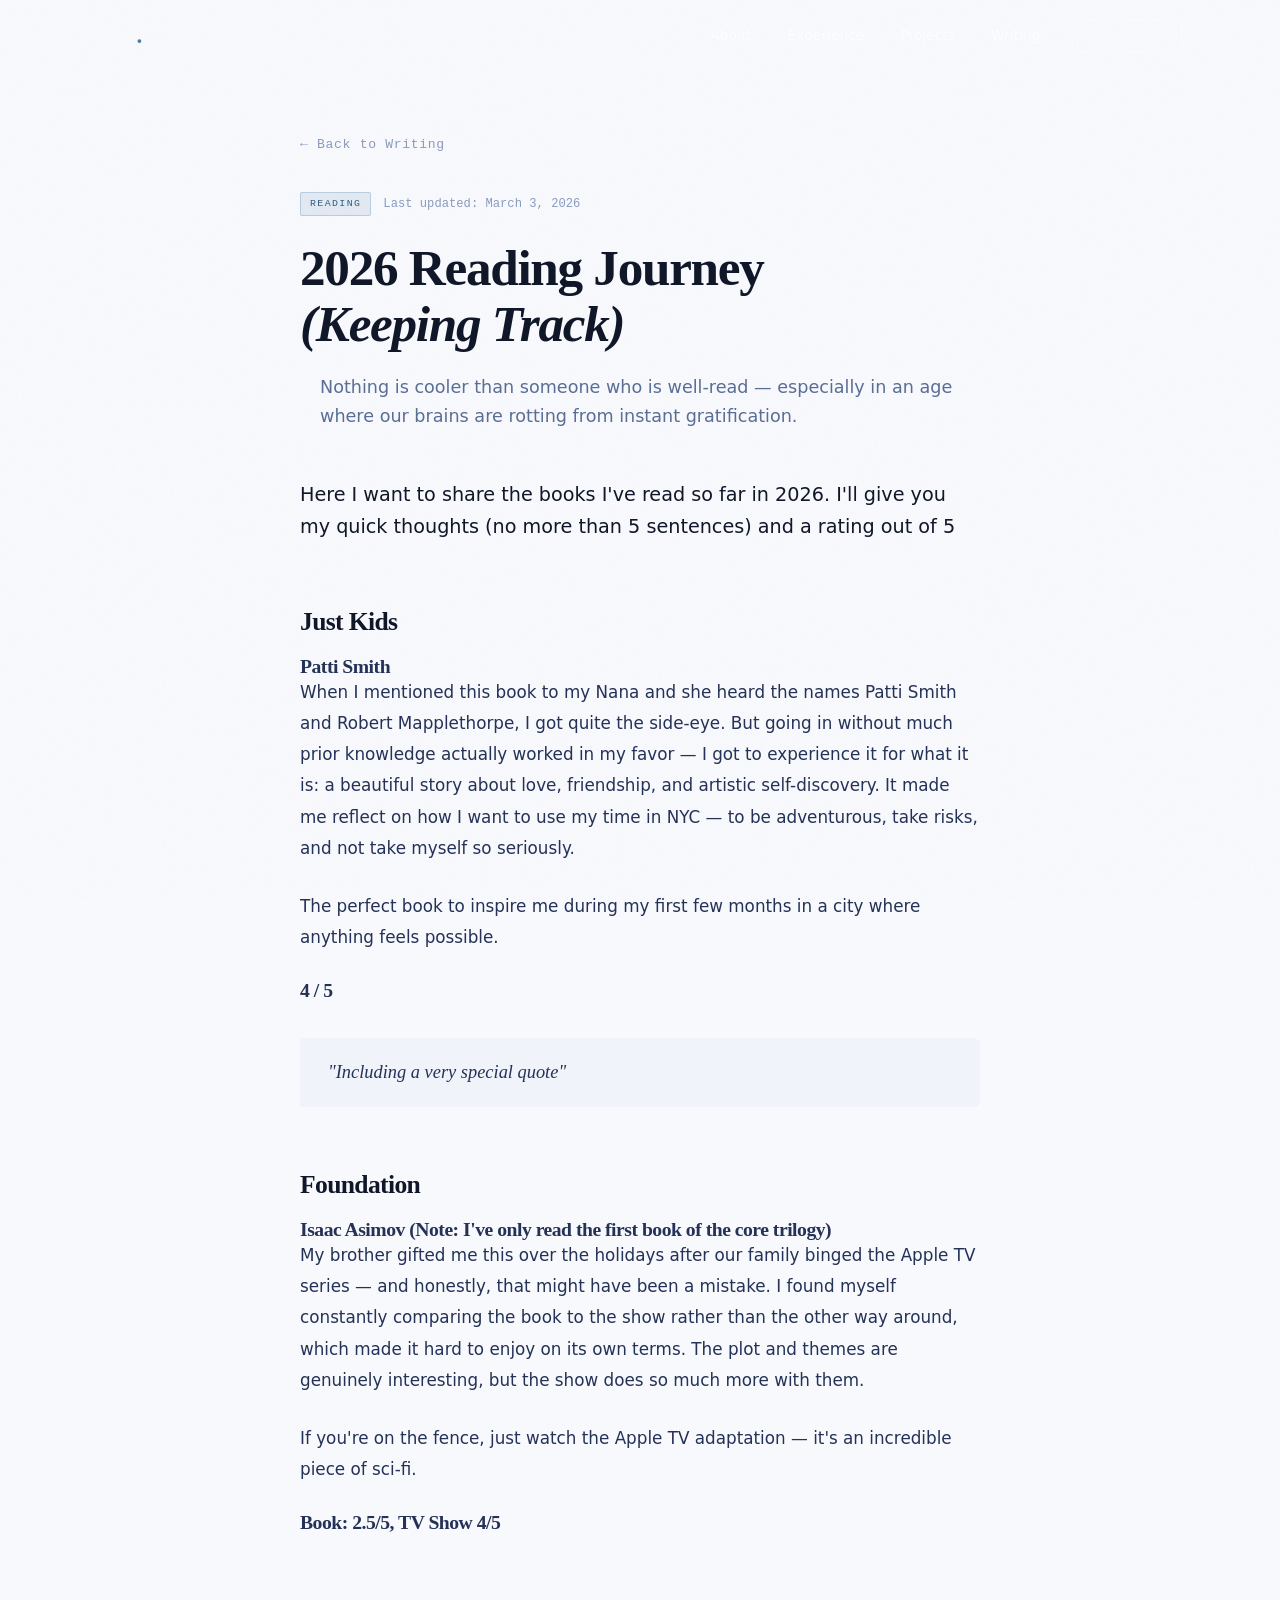
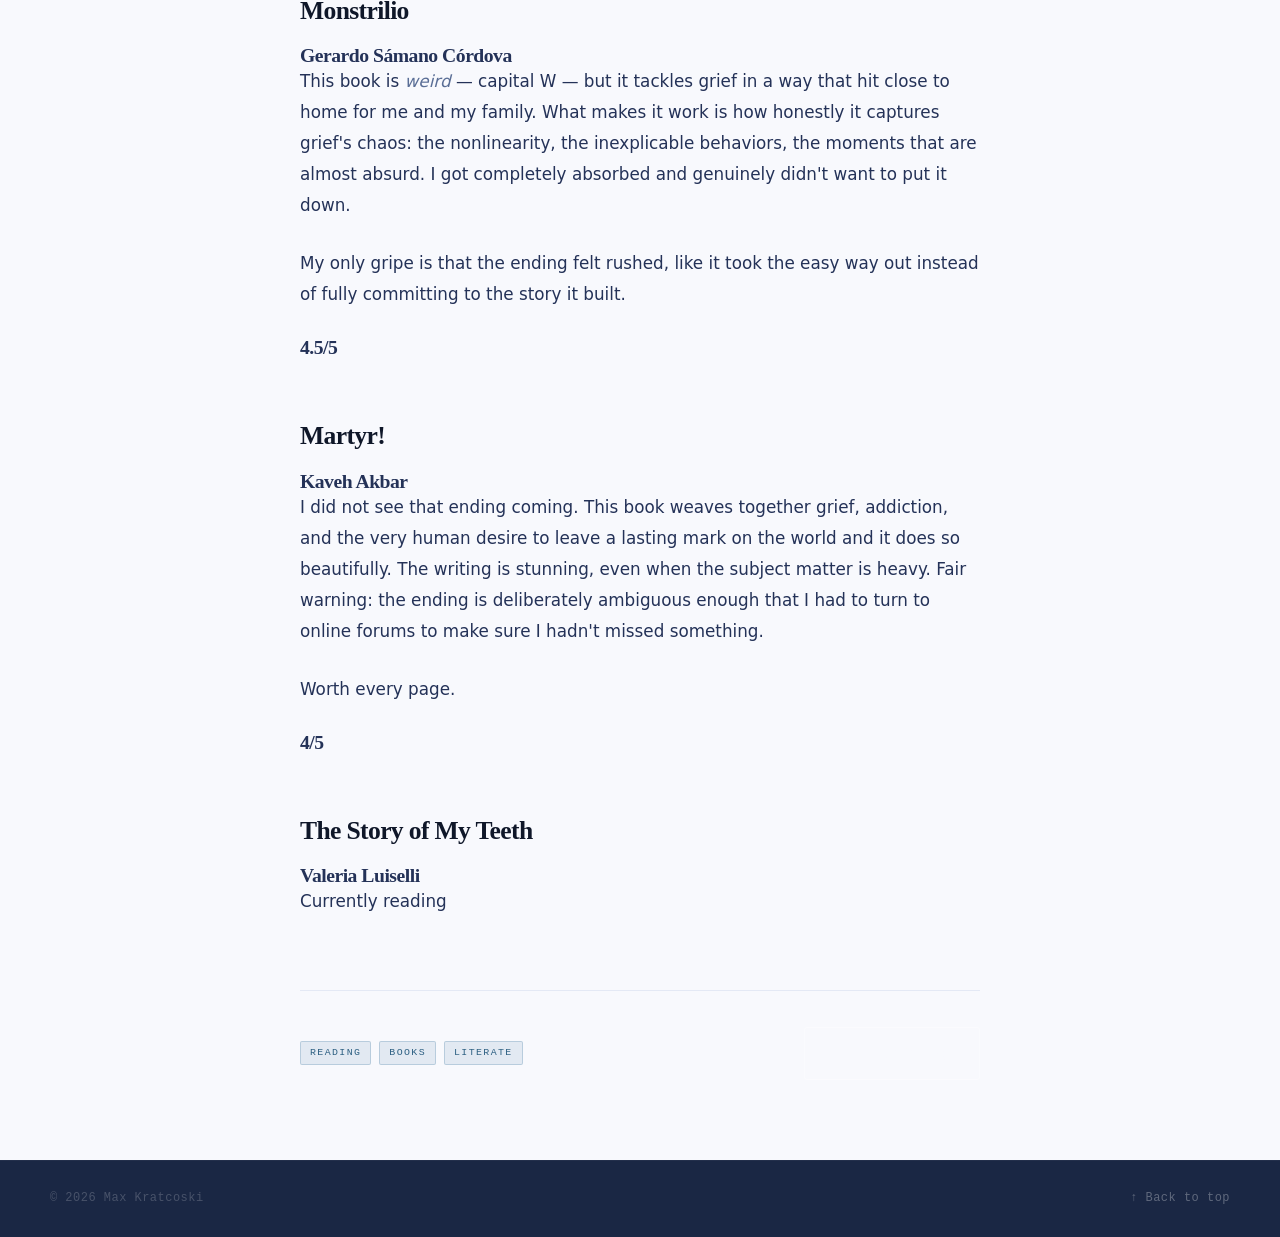
==== commit d5e93c5c: "Add files via upload" ====
--- a/posts/2026 Readings.html
+++ b/posts/2026 Readings.html
@@ -7,6 +7,7 @@
   <link rel="stylesheet" href="../css/fonts.css" />
   <link rel="stylesheet" href="../css/style.css" />
   <link rel="stylesheet" href="../css/post.css" />
+  <link rel="icon" href="data:image/svg+xml,<svg xmlns=%22http://www.w3.org/2000/svg%22 viewBox=%220 0 100 100%22><text y=%22.9em%22 font-size=%2290%22>📈</text></svg>">
 </head>
 <body class="post-body">
 
@@ -39,11 +40,6 @@
       <h1 class="post-title">2026 Reading Journey<br /><em>(Keeping Track)</em></h1>
       <p class="post-subtitle">Nothing is cooler than someone who is well-read — especially in an age where our brains are rotting from instant gratification.</p>
     </header>
-
-    <!-- Post Cover -->
-      <div class="post-cover">
-        <img src="../assets/images/books.jpg" alt="Post cover photo" />
-      </div>
 
     <!-- Post Body -->
     <article class="post-content">
